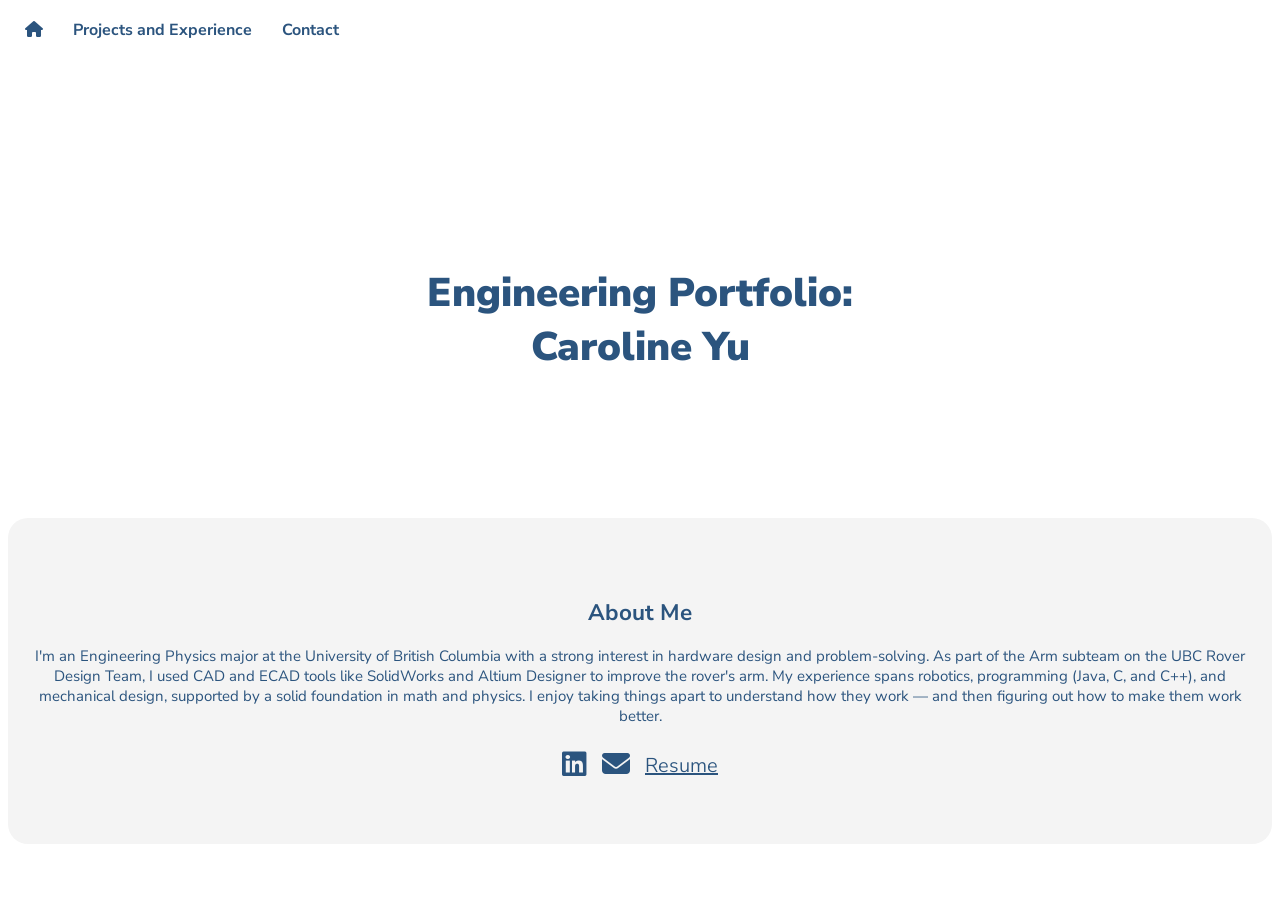
==== index.html @ 540849be "Update index.html" ====
<!DOCTYPE html>
<html lang="en">
  <head>
    <meta charset="UTF-8">
    <!-- <link rel="stylesheet" href="./style.css"> -->
    <meta name="viewport" content="width=device-width, initial-scale=1.0">
    <link rel="preconnect"  href="https://fonts.googleapis.com">
    <link rel="preconnect" href="https://fonts.gstatic.com" crossorigin>
    <link href="https://fonts.googleapis.com/css2?family=Nunito+Sans:ital,opsz,wght@0,6..12,200..1000;1,6..12,200..1000&display=swap" rel="stylesheet">

    <link
  rel="stylesheet"
  href="https://cdnjs.cloudflare.com/ajax/libs/font-awesome/6.5.2/css/all.min.css"
/>

    <link rel="stylesheet" href="style.css">
    <link rel="stylesheet" href="navbar.css">
    <title>Caroline's Portfolio</title>

    
  </head>
  <body id="home">
    
    <nav class="navbar">
    <a href="index.html" class="home-icon">
    <i class="fa-solid fa-house"></i>
    </a>

    <a href="projects-and-experience.html">Projects and Experience</a>
    <a href="contact.html">Contact</a>
    </nav>

    


    
    <div class="banner">
    <h1 class="title">
    Engineering Portfolio:<br> Caroline Yu
    </h1>
    </div>

    <section class="about">
    <h2>About Me</h2>
    <p>I'm an Engineering Physics major at the University of British Columbia with a strong interest in hardware design and problem-solving. As part of the Arm subteam on the UBC Rover Design Team, I used CAD and ECAD tools like SolidWorks and Altium Designer to improve the rover's arm. My experience spans robotics, programming (Java, C, and C++), and mechanical design, supported by a solid foundation in math and physics. I enjoy taking things apart to understand how they work — and then figuring out how to make them work better.</p>
      <div class="social-icons">
    <a href="https://www.linkedin.com/in/caroline-yu07/"
       target="_blank"
       aria-label="LinkedIn">
      <i class="fa-brands fa-linkedin"></i>
    </a>

    <a href="#" id="copy-email" aria-label="Copy Email">
    <i class="fa-solid fa-envelope"></i>
  </a>

  <span id="copied-message">Copied!</span>
         <a href="https://drive.google.com/file/d/1pWwIEDt9SwYiNG5Rm09voq7VvDaEBh-L/view?usp=sharing"
     target="_blank"
     class="resume-link">
    Resume
  </a>
  </div>
    </section>
    <script src="./script.js"></script>

        
  </body>
</html>
---- style.css ----
/* body {
  padding-top: 60px;
}

.navbar {
  position: fixed;
  top: 0;
  left: 0;

  width: 100%;
  height: 60px;

  display: flex;
  align-items: center;
  gap: 30px;

  padding-left: 25px;

  background-color: white;

  z-index: 1000;
}

.navbar a {
  color: #2B547E;
  font-family: "Nunito Sans", sans-serif;
  font-size: 16px;
  font-weight: 700;
  text-decoration: none;

  transition: color 0.2s ease;
}

.navbar a:hover {
  color: #4A90E2;
  text-decoration: underline;
}

.home-icon {
  font-size: 22px !important;
} */

.title {
  text-align: center;
  width: max-content;

  position: absolute;
  top: 50%;
  left: 50%;

  transform: translate(-50%, -50%);

  font-family: "Nunito Sans", sans-serif;
  font-weight: 1000;
  color: #2B547E;
  font-size: 40px;
}

.banner {
  width: 100%;
  height: 450px;

  background-image: url('https://images.unsplash.com/photo-1673526759322-2b43a11d75fe?crop=entropy&cs=srgb&fm=jpg&ixid=M3wzMjM4NDZ8MHwxfHJhbmRvbXx8fHx8fHx8fDE3ODUzNDYzMzd8&ixlib=rb-4.1.0&q=85');
  background-size: cover;
  background-position: center;

  border-radius: 20px;
  overflow: hidden;

  position: relative;
}


.about {
  padding: 60px 20px;
  text-align: center;
  background-color: #f4f4f4;
  font-family: "Nunito Sans", sans-serif;
  font-optical-sizing: auto;
  /* font-weight: 1000; */
  font-style: normal;
  color: #2B547E;
  font-size: 15px;
   border-radius: 20px;   
  overflow: hidden;
}

.social-icons {
  display: flex;
  gap: 15px;
  justify-content: center;
  align-items: center;
  margin-top: 20px;
}

.social-icons a:not(.resume-link) {
  color: #2B547E;
  font-size: 28px;
  text-decoration: none;
}

.social-icons a:hover {
  color: #0077b5;
}

#copied-message {
  position: fixed;
  bottom: 30px;
  left: 50%;
  transform: translateX(-50%);

  background-color: #2B547E;
  color: white;
  padding: 10px 20px;
  border-radius: 8px;

  font-family: "Nunito Sans", sans-serif;
  font-size: 14px;

  opacity: 0;
  pointer-events: none;
  transition: opacity 0.3s ease;
}

#copied-message.show {
  opacity: 1;
}

.resume-link {
  color: #2B547E;              
  font-family: "Nunito Sans", sans-serif;
  font-size: 20px;              
  font-weight: 350;
  text-decoration: underline;
  transition: all 0.2s ease;
}

.resume-link:hover {
  color: #2B547E;               /* Change font colour on hover */
  background-color: #D9EAF7;    /* Highlight background */
  border-radius: 4px;
  padding: 2px 5px;
}
---- style.css ----
/* body {
  padding-top: 60px;
}

.navbar {
  position: fixed;
  top: 0;
  left: 0;

  width: 100%;
  height: 60px;

  display: flex;
  align-items: center;
  gap: 30px;

  padding-left: 25px;

  background-color: white;

  z-index: 1000;
}

.navbar a {
  color: #2B547E;
  font-family: "Nunito Sans", sans-serif;
  font-size: 16px;
  font-weight: 700;
  text-decoration: none;

  transition: color 0.2s ease;
}

.navbar a:hover {
  color: #4A90E2;
  text-decoration: underline;
}

.home-icon {
  font-size: 22px !important;
} */

.title {
  text-align: center;
  width: max-content;

  position: absolute;
  top: 50%;
  left: 50%;

  transform: translate(-50%, -50%);

  font-family: "Nunito Sans", sans-serif;
  font-weight: 1000;
  color: #2B547E;
  font-size: 40px;
}

.banner {
  width: 100%;
  height: 450px;

  background-image: url('https://images.unsplash.com/photo-1673526759322-2b43a11d75fe?crop=entropy&cs=srgb&fm=jpg&ixid=M3wzMjM4NDZ8MHwxfHJhbmRvbXx8fHx8fHx8fDE3ODUzNDYzMzd8&ixlib=rb-4.1.0&q=85');
  background-size: cover;
  background-position: center;

  border-radius: 20px;
  overflow: hidden;

  position: relative;
}


.about {
  padding: 60px 20px;
  text-align: center;
  background-color: #f4f4f4;
  font-family: "Nunito Sans", sans-serif;
  font-optical-sizing: auto;
  /* font-weight: 1000; */
  font-style: normal;
  color: #2B547E;
  font-size: 15px;
   border-radius: 20px;   
  overflow: hidden;
}

.social-icons {
  display: flex;
  gap: 15px;
  justify-content: center;
  align-items: center;
  margin-top: 20px;
}

.social-icons a:not(.resume-link) {
  color: #2B547E;
  font-size: 28px;
  text-decoration: none;
}

.social-icons a:hover {
  color: #0077b5;
}

#copied-message {
  position: fixed;
  bottom: 30px;
  left: 50%;
  transform: translateX(-50%);

  background-color: #2B547E;
  color: white;
  padding: 10px 20px;
  border-radius: 8px;

  font-family: "Nunito Sans", sans-serif;
  font-size: 14px;

  opacity: 0;
  pointer-events: none;
  transition: opacity 0.3s ease;
}

#copied-message.show {
  opacity: 1;
}

.resume-link {
  color: #2B547E;              
  font-family: "Nunito Sans", sans-serif;
  font-size: 20px;              
  font-weight: 350;
  text-decoration: underline;
  transition: all 0.2s ease;
}

.resume-link:hover {
  color: #2B547E;               /* Change font colour on hover */
  background-color: #D9EAF7;    /* Highlight background */
  border-radius: 4px;
  padding: 2px 5px;
}
---- navbar.css ----
body {
  padding-top: 60px;
  font-family: "Nunito Sans", sans-serif;
}

.navbar {
  position: fixed;
  top: 0;
  left: 0;

  width: 100%;
  height: 60px;

  display: flex;
  align-items: center;
  gap: 30px;

  padding-left: 25px;

  background-color: white;

  z-index: 1000;
}

.navbar a {
  color: #2B547E;
  font-family: "Nunito Sans", sans-serif;
  font-size: 16px;
  font-weight: 700;
  text-decoration: none;

  transition: color 0.2s ease;
}

.navbar a:hover {
  color: #4A90E2;
  text-decoration: underline;
}

.home-icon {
  font-size: 22px;
}

.home-icon i {
  display: inline-block;
}

.navbar a.active {
  color: #4A90E2;
  text-decoration: underline;
}
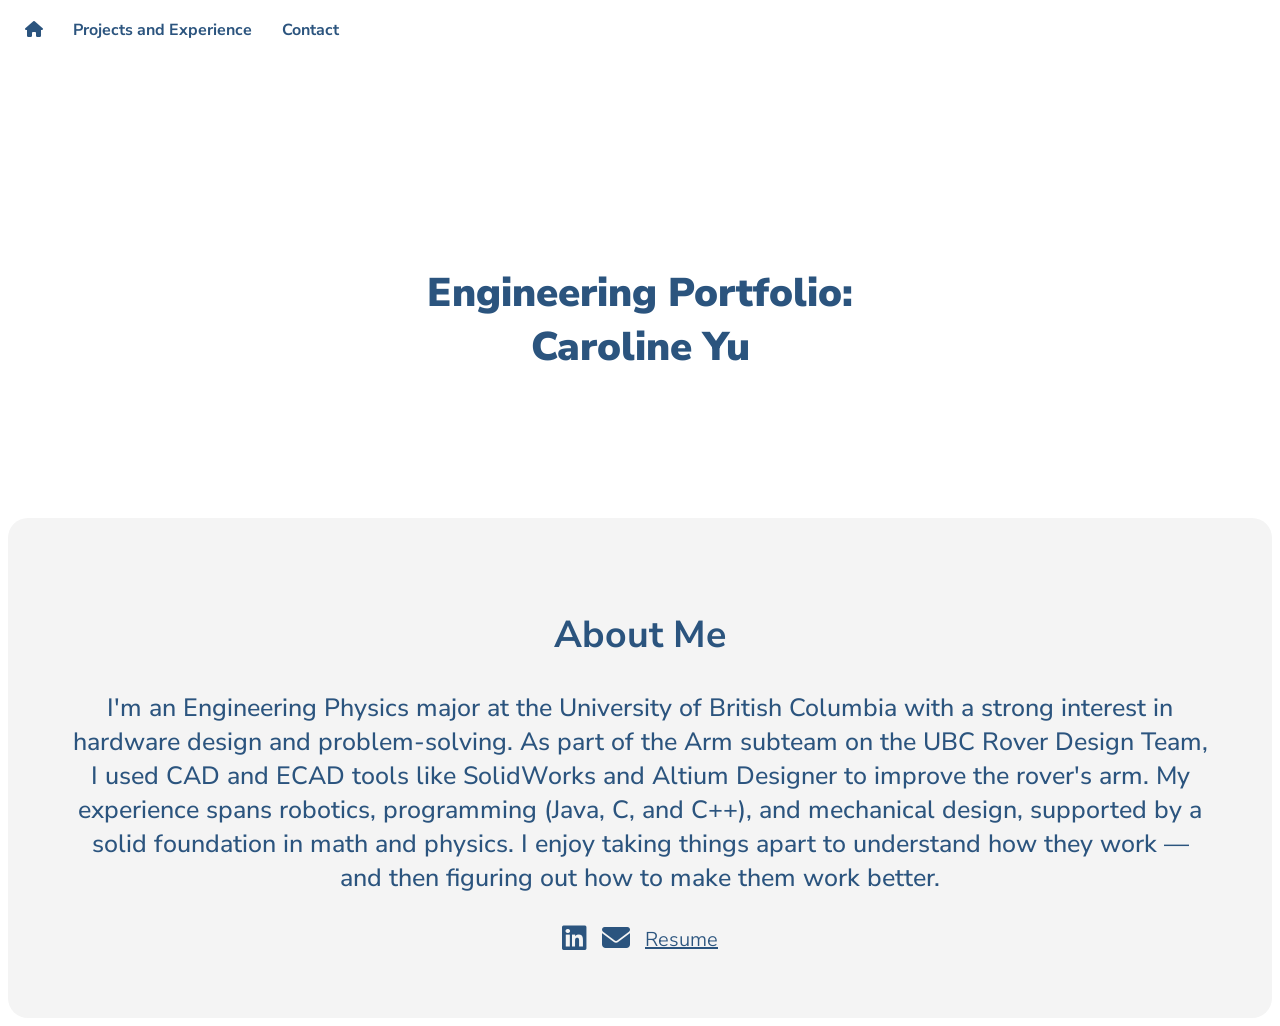
==== commit 12c32abd: "Update index.html" ====
--- a/index.html
+++ b/index.html
@@ -34,11 +34,12 @@
 
 
     
-    <div class="banner">
-    <h1 class="title">
-    Engineering Portfolio:<br> Caroline Yu
-    </h1>
-    </div>
+   <div class="banner">
+  <div class="banner-bg" id="bannerBg"></div>
+  <h1 class="title">
+  Engineering Portfolio:<br> Caroline Yu
+  </h1>
+  </div>
 
     <section class="about">
     <h2>About Me</h2>
--- a/style.css
+++ b/style.css
@@ -59,28 +59,32 @@
 .banner {
   width: 100%;
   height: 450px;
-
+  border-radius: 20px;
+  overflow: hidden;
+  position: relative;
+}
+.banner-bg {
+  position: absolute;
+  top: -20%;
+  left: 0;
+  width: 100%;
+  height: 140%;
   background-image: url('https://images.unsplash.com/photo-1673526759322-2b43a11d75fe?crop=entropy&cs=srgb&fm=jpg&ixid=M3wzMjM4NDZ8MHwxfHJhbmRvbXx8fHx8fHx8fDE3ODUzNDYzMzd8&ixlib=rb-4.1.0&q=85');
   background-size: cover;
   background-position: center;
-
-  border-radius: 20px;
-  overflow: hidden;
-
-  position: relative;
+  will-change: transform;
 }
 
-
 .about {
-  padding: 60px 20px;
+  padding: 60px 60px;
   text-align: center;
   background-color: #f4f4f4;
   font-family: "Nunito Sans", sans-serif;
   font-optical-sizing: auto;
-  /* font-weight: 1000; */
+  font-weight: 500;
   font-style: normal;
   color: #2B547E;
-  font-size: 15px;
+  font-size: 25px;
    border-radius: 20px;   
   overflow: hidden;
 }
--- a/style.css
+++ b/style.css
@@ -59,28 +59,32 @@
 .banner {
   width: 100%;
   height: 450px;
-
+  border-radius: 20px;
+  overflow: hidden;
+  position: relative;
+}
+.banner-bg {
+  position: absolute;
+  top: -20%;
+  left: 0;
+  width: 100%;
+  height: 140%;
   background-image: url('https://images.unsplash.com/photo-1673526759322-2b43a11d75fe?crop=entropy&cs=srgb&fm=jpg&ixid=M3wzMjM4NDZ8MHwxfHJhbmRvbXx8fHx8fHx8fDE3ODUzNDYzMzd8&ixlib=rb-4.1.0&q=85');
   background-size: cover;
   background-position: center;
-
-  border-radius: 20px;
-  overflow: hidden;
-
-  position: relative;
+  will-change: transform;
 }
 
-
 .about {
-  padding: 60px 20px;
+  padding: 60px 60px;
   text-align: center;
   background-color: #f4f4f4;
   font-family: "Nunito Sans", sans-serif;
   font-optical-sizing: auto;
-  /* font-weight: 1000; */
+  font-weight: 500;
   font-style: normal;
   color: #2B547E;
-  font-size: 15px;
+  font-size: 25px;
    border-radius: 20px;   
   overflow: hidden;
 }
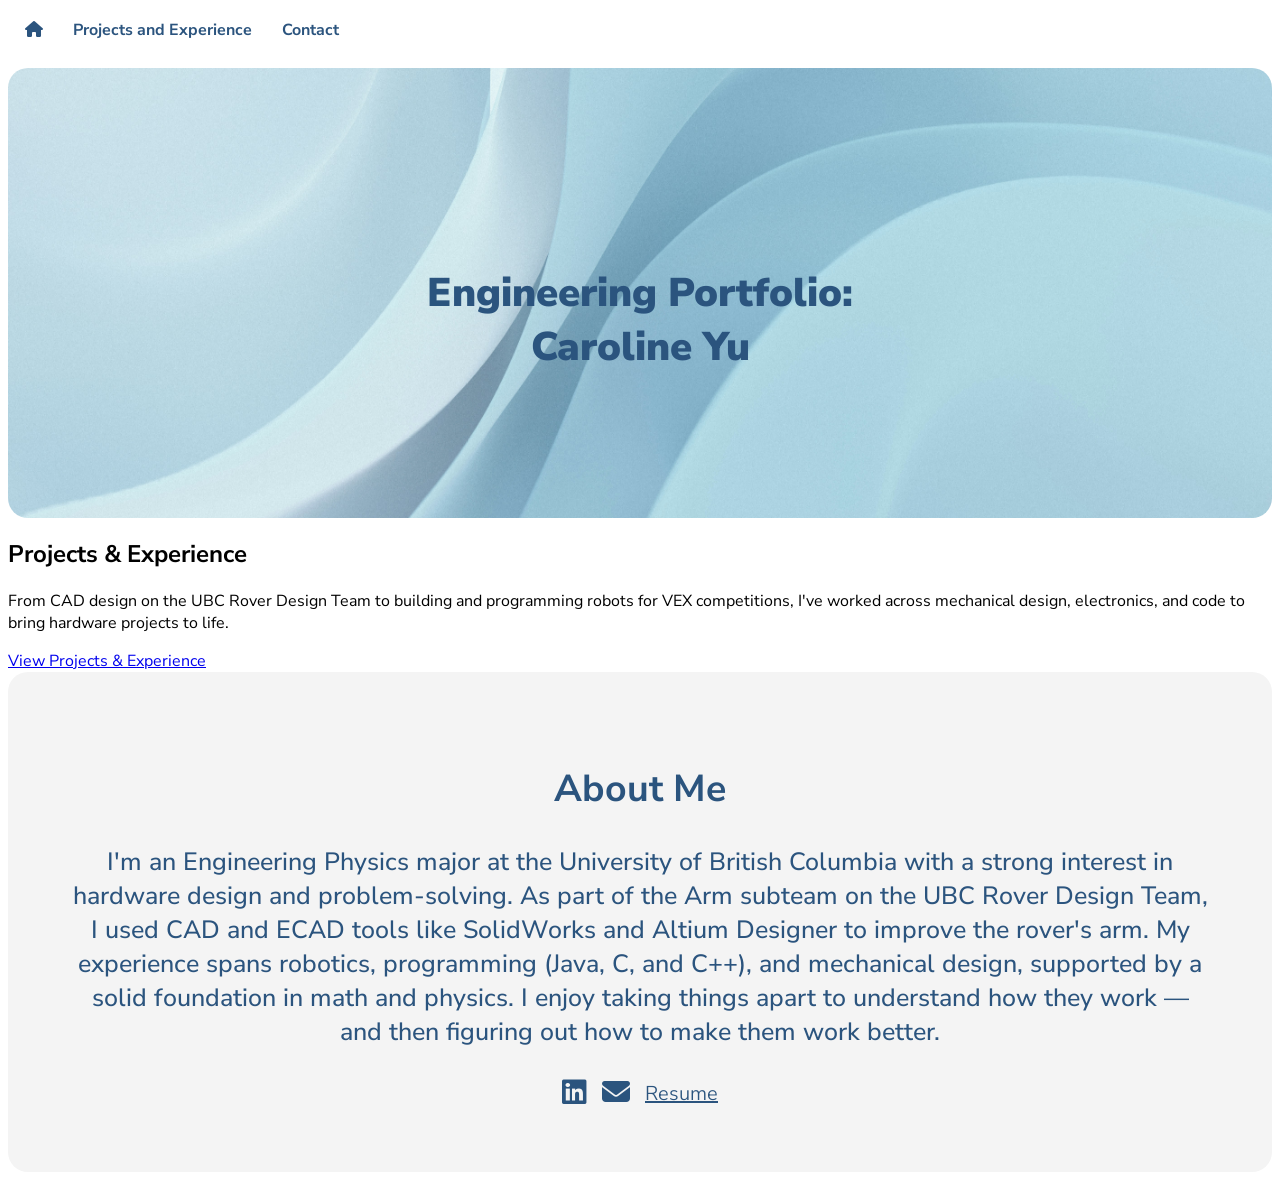
==== commit c2e95087: "Update index.html" ====
--- a/index.html
+++ b/index.html
@@ -34,12 +34,24 @@
 
 
     
-   <div class="banner">
-  <div class="banner-bg" id="bannerBg"></div>
-  <h1 class="title">
-  Engineering Portfolio:<br> Caroline Yu
-  </h1>
-  </div>
+    <div class="banner">
+      <div class="banner-bg" id="bannerBg"> </div>
+      <h1 class="title">
+      Engineering Portfolio:<br> Caroline Yu
+      </h1>
+    </div>
+
+    <section class="projects-preview">
+      <h2>Projects & Experience</h2>
+      <p>
+        From CAD design on the UBC Rover Design Team to building and programming
+        robots for VEX competitions, I've worked across mechanical design,
+        electronics, and code to bring hardware projects to life.
+      </p>
+      <a href="projects-and-experience.html" class="learn-button">
+        View Projects & Experience
+      </a>
+    </section>
 
     <section class="about">
     <h2>About Me</h2>
--- a/style.css
+++ b/style.css
@@ -69,7 +69,7 @@
   left: 0;
   width: 100%;
   height: 140%;
-  background-image: url('https://images.unsplash.com/photo-1673526759322-2b43a11d75fe?crop=entropy&cs=srgb&fm=jpg&ixid=M3wzMjM4NDZ8MHwxfHJhbmRvbXx8fHx8fHx8fDE3ODUzNDYzMzd8&ixlib=rb-4.1.0&q=85');
+  background-image: url('images/banner.jpg');
   background-size: cover;
   background-position: center;
   will-change: transform;
--- a/style.css
+++ b/style.css
@@ -69,7 +69,7 @@
   left: 0;
   width: 100%;
   height: 140%;
-  background-image: url('https://images.unsplash.com/photo-1673526759322-2b43a11d75fe?crop=entropy&cs=srgb&fm=jpg&ixid=M3wzMjM4NDZ8MHwxfHJhbmRvbXx8fHx8fHx8fDE3ODUzNDYzMzd8&ixlib=rb-4.1.0&q=85');
+  background-image: url('images/banner.jpg');
   background-size: cover;
   background-position: center;
   will-change: transform;
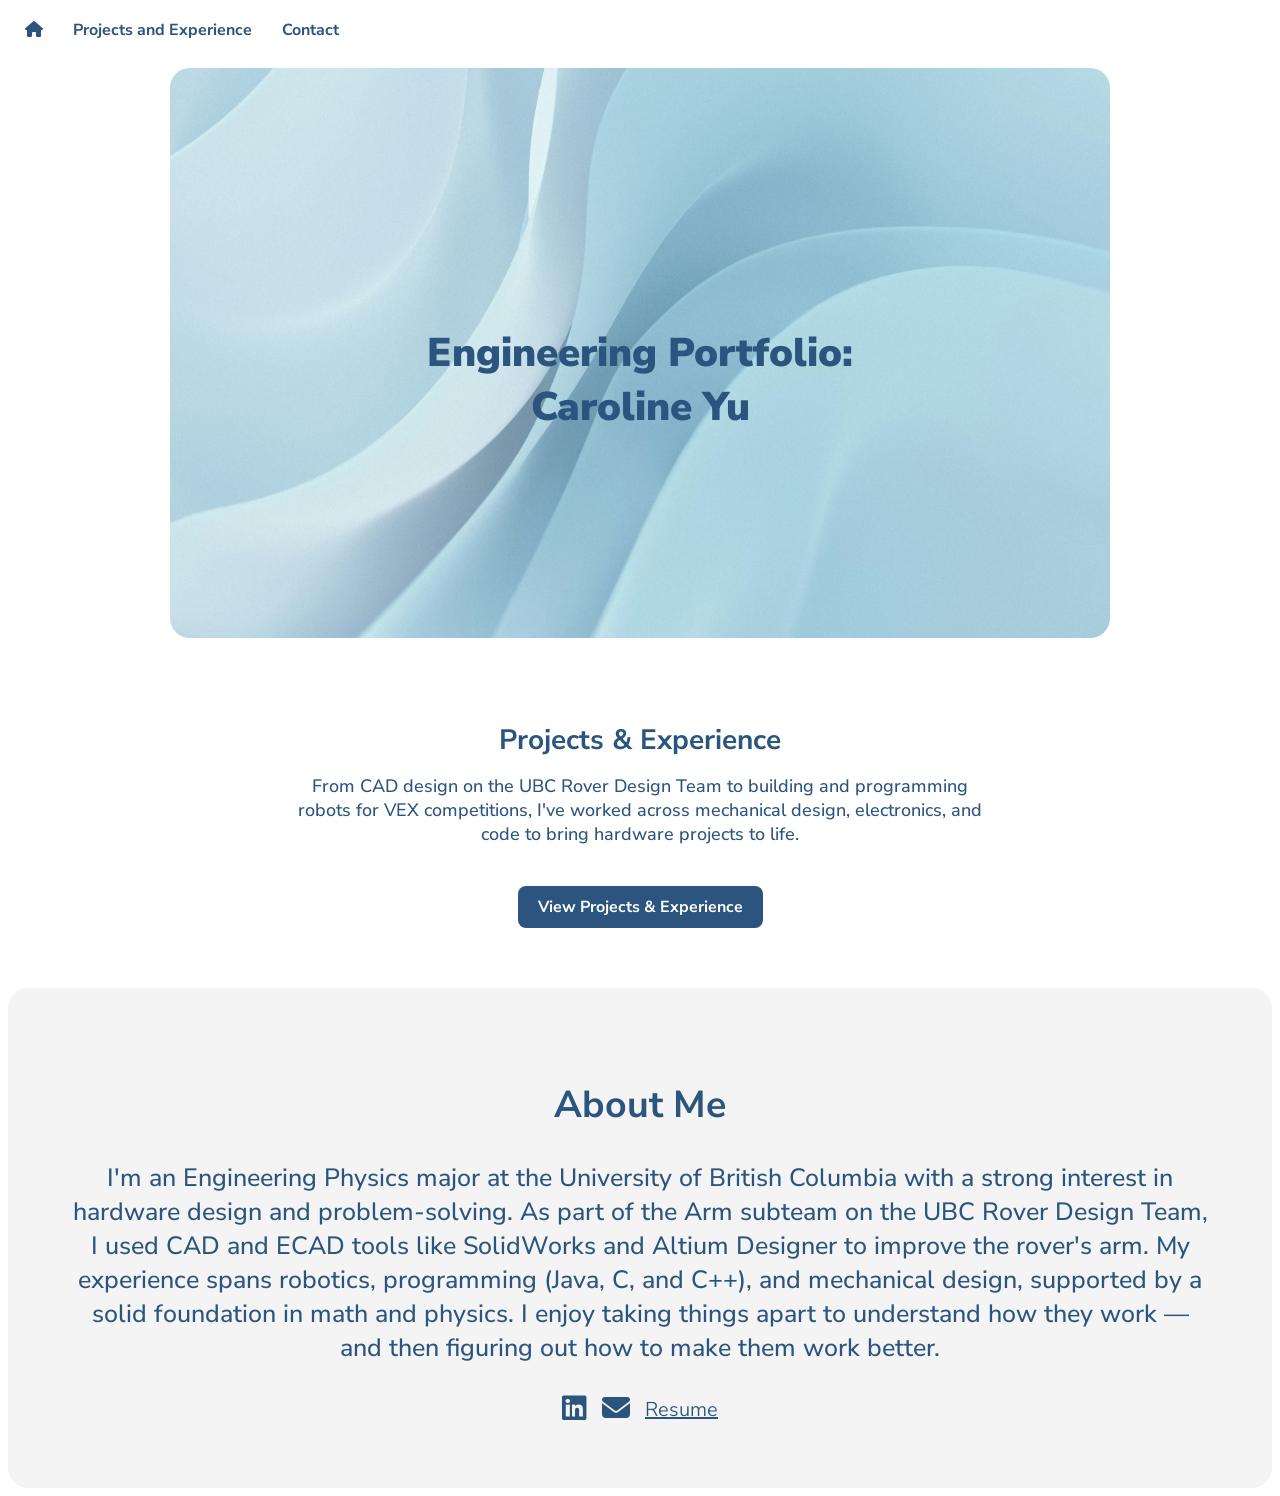
==== commit ad5931d2: "Update index.html" ====
--- a/index.html
+++ b/index.html
@@ -15,6 +15,9 @@
 
     <link rel="stylesheet" href="style.css">
     <link rel="stylesheet" href="navbar.css">
+
+    <link rel="stylesheet" href="projects-and-experience-style.css">
+    
     <title>Caroline's Portfolio</title>
 
     
--- a/style.css
+++ b/style.css
@@ -75,6 +75,25 @@
   will-change: transform;
 }
 
+.projects-preview {
+  padding: 60px 60px;
+  text-align: center;
+  background-color: #ffffff;
+  font-family: "Nunito Sans", sans-serif;
+  color: #2B547E;
+}
+.projects-preview h2 {
+  font-size: 28px;
+  margin-bottom: 15px;
+}
+.projects-preview p {
+  font-size: 18px;
+  font-weight: 500;
+  max-width: 700px;
+  margin: 0 auto 25px;
+}
+
+
 .about {
   padding: 60px 60px;
   text-align: center;
--- a/style.css
+++ b/style.css
@@ -75,6 +75,25 @@
   will-change: transform;
 }
 
+.projects-preview {
+  padding: 60px 60px;
+  text-align: center;
+  background-color: #ffffff;
+  font-family: "Nunito Sans", sans-serif;
+  color: #2B547E;
+}
+.projects-preview h2 {
+  font-size: 28px;
+  margin-bottom: 15px;
+}
+.projects-preview p {
+  font-size: 18px;
+  font-weight: 500;
+  max-width: 700px;
+  margin: 0 auto 25px;
+}
+
+
 .about {
   padding: 60px 60px;
   text-align: center;
--- a/projects-and-experience-style.css
+++ b/projects-and-experience-style.css
@@ -0,0 +1,133 @@
+.projects-page {
+    background-image: url('data:image/svg+xml,%3Csvg xmlns="http://www.w3.org/2000/svg" width="100" height="100" viewBox="0 0 100 100"%3E%3Cg fill-rule="evenodd"%3E%3Cg fill="%239C92AC" fill-opacity="0.4"%3E%3Cpath opacity=".5" d="M96 [base64] 0v-9h-9v9h9zm-10 0v-9h-9v9h9zm-10 0v-9h-9v9h9zm-10 0v-9h-9v9h9zm-10 0v-9h-9v9h9zm-10 0v-9h-9v9h9zm-10 0v-9h-9v9h9zm-10 0v-9h-9v9h9zm-9-10h9v-9h-9v9zm10 0h9v-9h-9v9zm10 0h9v-9h-9v9zm10 0h9v-9h-9v9zm10 0h9v-9h-9v9zm10 0h9v-9h-9v9zm10 0h9v-9h-9v9zm10 0h9v-9h-9v9zm9-10v-9h-9v9h9zm-10 0v-9h-9v9h9zm-10 0v-9h-9v9h9zm-10 0v-9h-9v9h9zm-10 0v-9h-9v9h9zm-10 0v-9h-9v9h9zm-10 0v-9h-9v9h9zm-10 0v-9h-9v9h9zm-9-10h9v-9h-9v9zm10 0h9v-9h-9v9zm10 0h9v-9h-9v9zm10 0h9v-9h-9v9zm10 0h9v-9h-9v9zm10 0h9v-9h-9v9zm10 0h9v-9h-9v9zm10 0h9v-9h-9v9zm9-10v-9h-9v9h9zm-10 0v-9h-9v9h9zm-10 0v-9h-9v9h9zm-10 0v-9h-9v9h9zm-10 0v-9h-9v9h9zm-10 0v-9h-9v9h9zm-10 0v-9h-9v9h9zm-10 0v-9h-9v9h9zm-9-10h9v-9h-9v9zm10 0h9v-9h-9v9zm10 0h9v-9h-9v9zm10 0h9v-9h-9v9zm10 0h9v-9h-9v9zm10 0h9v-9h-9v9zm10 0h9v-9h-9v9zm10 0h9v-9h-9v9zm9-10v-9h-9v9h9zm-10 0v-9h-9v9h9zm-10 0v-9h-9v9h9zm-10 0v-9h-9v9h9zm-10 0v-9h-9v9h9zm-10 0v-9h-9v9h9zm-10 0v-9h-9v9h9zm-10 0v-9h-9v9h9zm-9-10h9v-9h-9v9zm10 0h9v-9h-9v9zm10 0h9v-9h-9v9zm10 0h9v-9h-9v9zm10 0h9v-9h-9v9zm10 0h9v-9h-9v9zm10 0h9v-9h-9v9zm10 0h9v-9h-9v9z"/%3E%3Cpath d="M6 5V0H5v5H0v1h5v94h1V6h94V5H6z"/%3E%3C/g%3E%3C/g%3E%3C/svg%3E');
+    background-repeat: repeat;
+    background-color: #f5f5f7;
+}
+
+.back-button {
+  display: inline-flex;
+  align-items: center;
+  gap: 8px;
+  margin: 20px 0 0 30px;
+  color: #2B547E;
+  font-family: "Nunito Sans", sans-serif;
+  font-size: 20px;
+  font-weight: 1000;
+  text-decoration: none;
+  transition: color 0.2s ease;
+}
+.back-button:hover {
+  color: #4A90E2;
+  text-decoration: underline;
+}
+
+
+
+.projects {
+  display: grid;
+  grid-template-columns: repeat(2, 1fr);
+
+  gap: 30px;
+
+  max-width: 1100px;
+  margin: 50px auto;
+
+  
+}
+
+
+.project-card {
+  background: white;
+
+  border-radius: 15px;
+
+  box-shadow: 0 4px 10px rgba(0,0,0,0.1);
+
+  overflow: hidden;
+
+  text-align: center;
+
+  padding-bottom: 20px;
+}
+
+
+.project-card img {
+  width: 100%;
+  height: 220px;
+
+  object-fit: cover;
+}
+
+.learn-button {
+    display: inline-block;
+    
+    margin-top: 15px;
+    
+    padding: 10px 20px;
+    
+    background: #2B547E;
+    color: white;
+    
+    border-radius: 8px;
+    
+    text-decoration: none; 
+
+    font-weight: 700;
+}
+
+.learn-button:hover {
+    background: #4A90E2;
+    text-decoration: underline;
+}
+
+
+@media (max-width: 768px) {
+  .projects {
+    grid-template-columns: 1fr;
+  }
+}
+
+
+.content-row {
+    display: flex;
+    align-items: center;
+    justify-content: space-between;
+    gap: 50px;
+    margin: 80px auto;
+    max-width: 1200px;
+}
+
+.content-row.reverse {
+    flex-direction: row-reverse;
+}
+
+.content-text {
+    flex: 1;
+}
+
+.content-image {
+    width: 45%;
+    height: auto;
+}
+
+video.content-image {
+    height: 300px;
+    object-position: center top;
+    object-fit: cover;
+}
+
+
+.banner {
+    text-align: center;
+    padding: 80px 20px 40px;
+    max-width: 900px;
+    margin: 0 auto;
+}
+.banner h1 {
+    font-size: 2.5rem;
+    margin-bottom: 15px;
+}
+.banner p {
+    font-size: 1.1rem;
+    color: #555;
+}
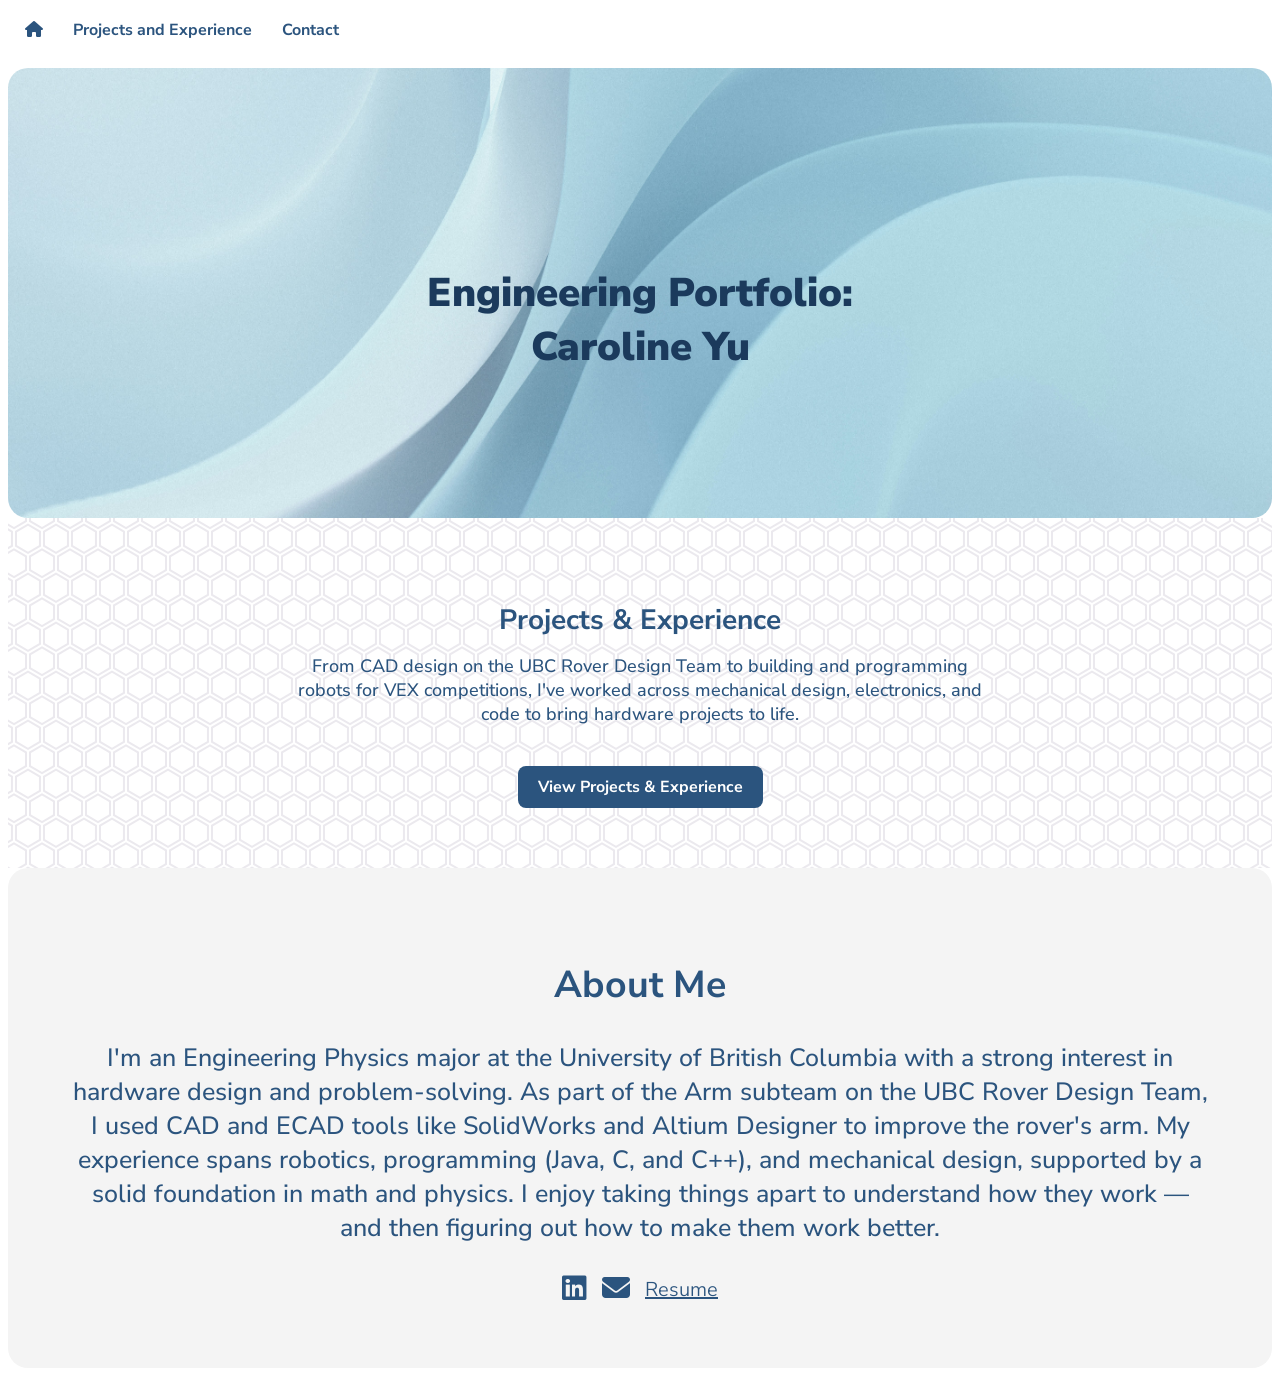
==== commit 1bbe36a8: "Update index.html" ====
--- a/index.html
+++ b/index.html
@@ -30,7 +30,7 @@
     </a>
 
     <a href="projects-and-experience.html">Projects and Experience</a>
-    <a href="contact.html">Contact</a>
+    <a href="#" id="openContactModal">Contact</a>
     </nav>
 
     
--- a/style.css
+++ b/style.css
@@ -52,7 +52,7 @@
 
   font-family: "Nunito Sans", sans-serif;
   font-weight: 1000;
-  color: #2B547E;
+  color:#1B3A5C;
   font-size: 40px;
 }
 
@@ -79,6 +79,9 @@
   padding: 60px 60px;
   text-align: center;
   background-color: #ffffff;
+  background-image: url('data:image/svg+xml,%3Csvg xmlns="http://www.w3.org/2000/svg" width="28" height="49" viewBox="0 0 28 49"%3E%3Cg fill-rule="evenodd"%3E%3Cg id="hexagons" fill="%239C92AC" fill-opacity="0.2" fill-rule="nonzero"%3E%3Cpath d="M13.99 9.25l13 7.5v15l-13 7.5L1 31.75v-15l12.99-7.5zM3 17.9v12.7l10.99 6.34 11-6.35V17.9l-11-6.34L3 17.9zM0 15l12.98-7.5V0h-2v6.35L0 12.69v2.3zm0 18.5L12.98 41v8h-2v-6.85L0 35.81v-2.3zM15 0v7.5L27.99 15H28v-2.31h-.01L17 6.35V0h-2zm0 49v-8l12.99-7.5H28v2.31h-.01L17 42.15V49h-2z"/%3E%3C/g%3E%3C/g%3E%3C/svg%3E');
+  background-repeat: repeat;
+  background-attachment: fixed;
   font-family: "Nunito Sans", sans-serif;
   color: #2B547E;
 }
--- a/style.css
+++ b/style.css
@@ -52,7 +52,7 @@
 
   font-family: "Nunito Sans", sans-serif;
   font-weight: 1000;
-  color: #2B547E;
+  color:#1B3A5C;
   font-size: 40px;
 }
 
@@ -79,6 +79,9 @@
   padding: 60px 60px;
   text-align: center;
   background-color: #ffffff;
+  background-image: url('data:image/svg+xml,%3Csvg xmlns="http://www.w3.org/2000/svg" width="28" height="49" viewBox="0 0 28 49"%3E%3Cg fill-rule="evenodd"%3E%3Cg id="hexagons" fill="%239C92AC" fill-opacity="0.2" fill-rule="nonzero"%3E%3Cpath d="M13.99 9.25l13 7.5v15l-13 7.5L1 31.75v-15l12.99-7.5zM3 17.9v12.7l10.99 6.34 11-6.35V17.9l-11-6.34L3 17.9zM0 15l12.98-7.5V0h-2v6.35L0 12.69v2.3zm0 18.5L12.98 41v8h-2v-6.85L0 35.81v-2.3zM15 0v7.5L27.99 15H28v-2.31h-.01L17 6.35V0h-2zm0 49v-8l12.99-7.5H28v2.31h-.01L17 42.15V49h-2z"/%3E%3C/g%3E%3C/g%3E%3C/svg%3E');
+  background-repeat: repeat;
+  background-attachment: fixed;
   font-family: "Nunito Sans", sans-serif;
   color: #2B547E;
 }
--- a/navbar.css
+++ b/navbar.css
@@ -49,3 +49,53 @@
   color: #4A90E2;
   text-decoration: underline;
 }
+
+.modal-overlay {
+  display: none;
+  position: fixed;
+  top: 0;
+  left: 0;
+  width: 100%;
+  height: 100%;
+  background: rgba(0,0,0,0.5);
+  justify-content: center;
+  align-items: center;
+  z-index: 2000;
+}
+.modal-overlay.show {
+  display: flex;
+}
+.modal-box {
+  background: white;
+  padding: 40px;
+  border-radius: 15px;
+  max-width: 400px;
+  width: 90%;
+  position: relative;
+  font-family: "Nunito Sans", sans-serif;
+  color: #2B547E;
+  text-align: left;
+}
+.modal-box h2 {
+  margin-bottom: 20px;
+  text-align: center;
+}
+.modal-box p {
+  margin: 12px 0;
+  font-size: 16px;
+}
+.modal-box a {
+  color: #2B547E;
+  text-decoration: underline;
+}
+.modal-box a:hover {
+  color: #4A90E2;
+}
+.modal-close {
+  position: absolute;
+  top: 15px;
+  right: 20px;
+  font-size: 24px;
+  cursor: pointer;
+  color: #999;
+}
--- a/projects-and-experience-style.css
+++ b/projects-and-experience-style.css
@@ -116,18 +116,31 @@
     object-fit: cover;
 }
 
+.page-content {
+    background-color: #CADDEE;
+    padding: 40px 0;
+    border-radius: 20px;
+}
 
-.banner {
+
+.page-banner {
     text-align: center;
+    /* background-color: #ffffff; */
     padding: 80px 20px 40px;
     max-width: 900px;
     margin: 0 auto;
 }
-.banner h1 {
+
+.banner-image {
+  max-height: 150px;           /* adjust size as needed */
+  width: auto;
+  margin-bottom: 20px;
+}
+.page-banner h1 {
     font-size: 2.5rem;
     margin-bottom: 15px;
 }
-.banner p {
+.page-banner p {
     font-size: 1.1rem;
     color: #555;
 }
